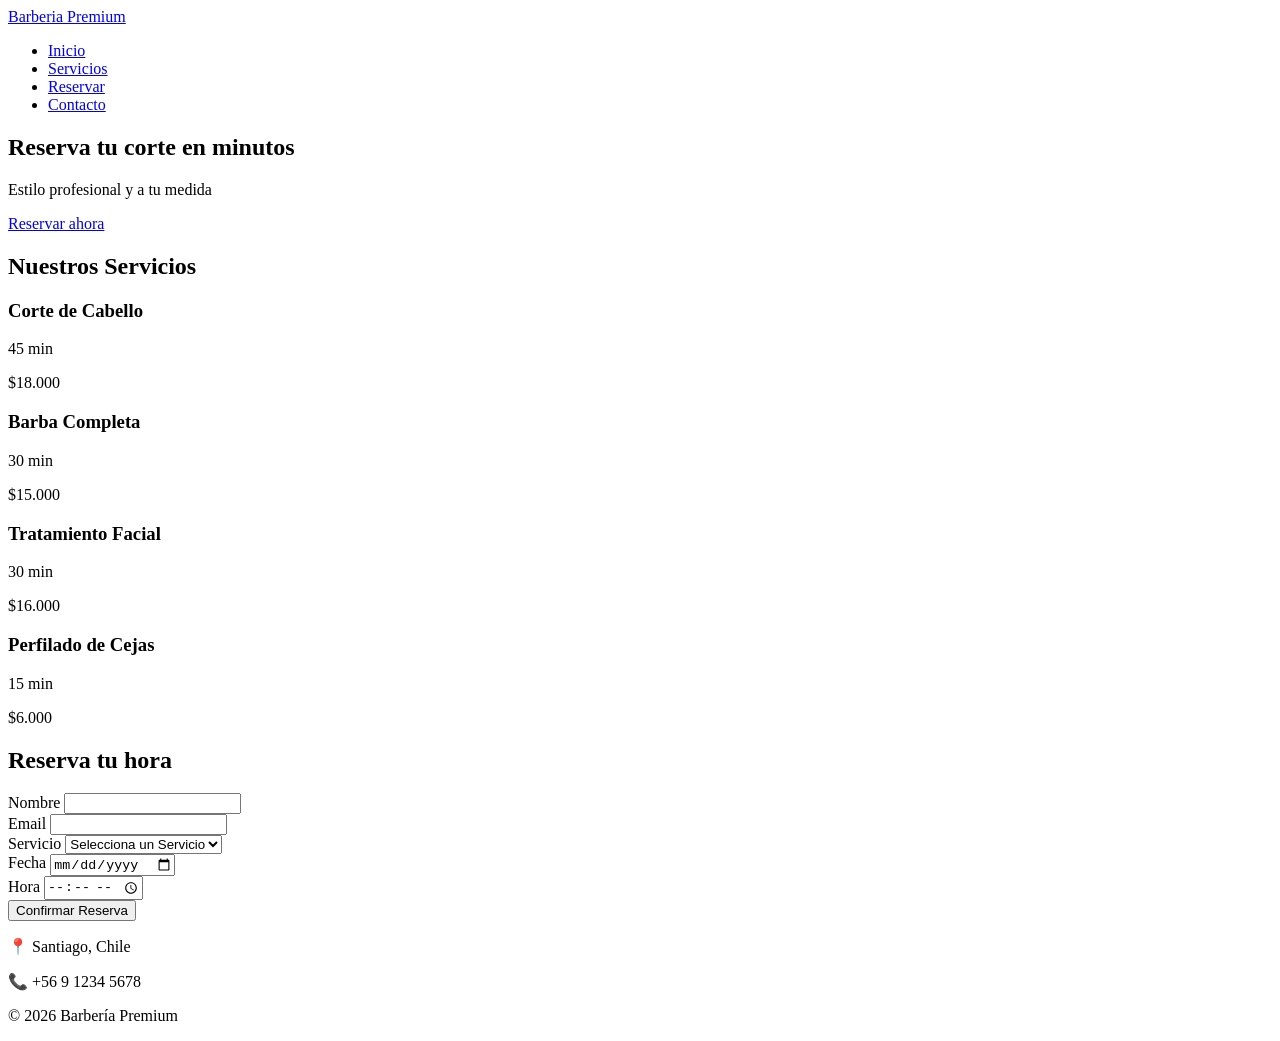
==== src/index.html @ 1019daea "feat: estructura inicial HTML, CSS y JS del sistema de reservas" ====
<!DOCTYPE html>
<html lang="es">
<head>
    <meta charset="UTF-8">
    <meta name="viewport" content="width=device-width, initial-scale=1.0">
    <title>Barberia Premium</title>
</head>
<body>
    <header>
        <nav class="navbar">
            <a href="#" class="logo">Barberia Premium</a>

            <ul class="nav-links">
                <li><a href="#hero">Inicio</a></li>
                <li><a href="#servicios">Servicios</a></li>
                <li><a href="#reservas">Reservar</a></li>
                <li><a href="#contacto">Contacto</a></li>
            </ul>
        </nav>
    </header>
    <main>
        <section id="hero" class="hero">
            <div class="hero-content">
                <h1>Reserva tu corte en minutos</h1>
                <p>Estilo profesional y a tu medida</p>
                <a href="#reservas" class="btn">Reservar ahora</a>
            </div>
        </section>

        <section id="servicios" class="servicios">
            <h2>Nuestros Servicios</h2>

            <div class="cards">
                <div class="servicio">
                    <h3>Corte de Cabello</h3>
                    <p>45 min</p>
                    <span>$18.000</span>
                </div>
                <div class="servicio">
                    <h3>Barba Completa</h3>
                    <p>30 min</p>
                    <span>$15.000</span>
                </div>
                <div class="servicio">
                    <h3>Tratamiento Facial</h3>
                    <p>30 min</p>
                    <span>$16.000</span>
                </div>
                <div class="servicio">
                    <h3>Perfilado de Cejas</h3>
                    <p>15 min</p>
                    <span>$6.000</span>
                </div>
            </div>
        </section>

        <section id="reservar" class="reservar">
            <h2>Reserva tu hora</h2>

            <form class="form-reservas" action="" method="post">
                <div class="form-group">
                    <label for="fname">Nombre</label>
                    <input type="text" id="fname" name="nombre" required>
                    <small id="error-fname"></small>
                </div>
                <div class="form-group">
                    <label for="email">Email</label>
                    <input type="email" id="email" name="email" required>
                    <small id="error-email"></small>
                </div>
                <div class="form-group">
                    <label for="servicio">Servicio</label>
                    <select name="servicio" id="servicio" required>
                        <option value="" disabled selected>Selecciona un Servicio</option>
                        <option value="corte">Corte de Cabello</option>
                        <option value="barba">Barba Completa</option>
                        <option value="facial">Tratamiento Facial</option>
                        <option value="cejas">Perfilado de Cejas</option>
                    </select>
                    <small class="error-servicios"></small>
                </div>
                <div class="form-group">
                    <label for="date">Fecha</label>
                    <input type="date" id="date" name="fecha" required>
                    <small id="error-date"></small>
                </div>
                <div class="form-group">
                    <label for="time">Hora</label>
                    <input type="time" id="time" name="hora" required>
                    <small id="error-time"></small>
                </div>
                <button type="submit">Confirmar Reserva</button>
                <p id="form-sent"></p>
            </form>
        </section>
    </main>
    <footer id="contacto">
        <p>📍 Santiago, Chile</p>
        <p>📞 +56 9 1234 5678</p>
        <p>© 2026 Barbería Premium</p>
    </footer>
    <script src="script.js"></script>
</body>
</html>
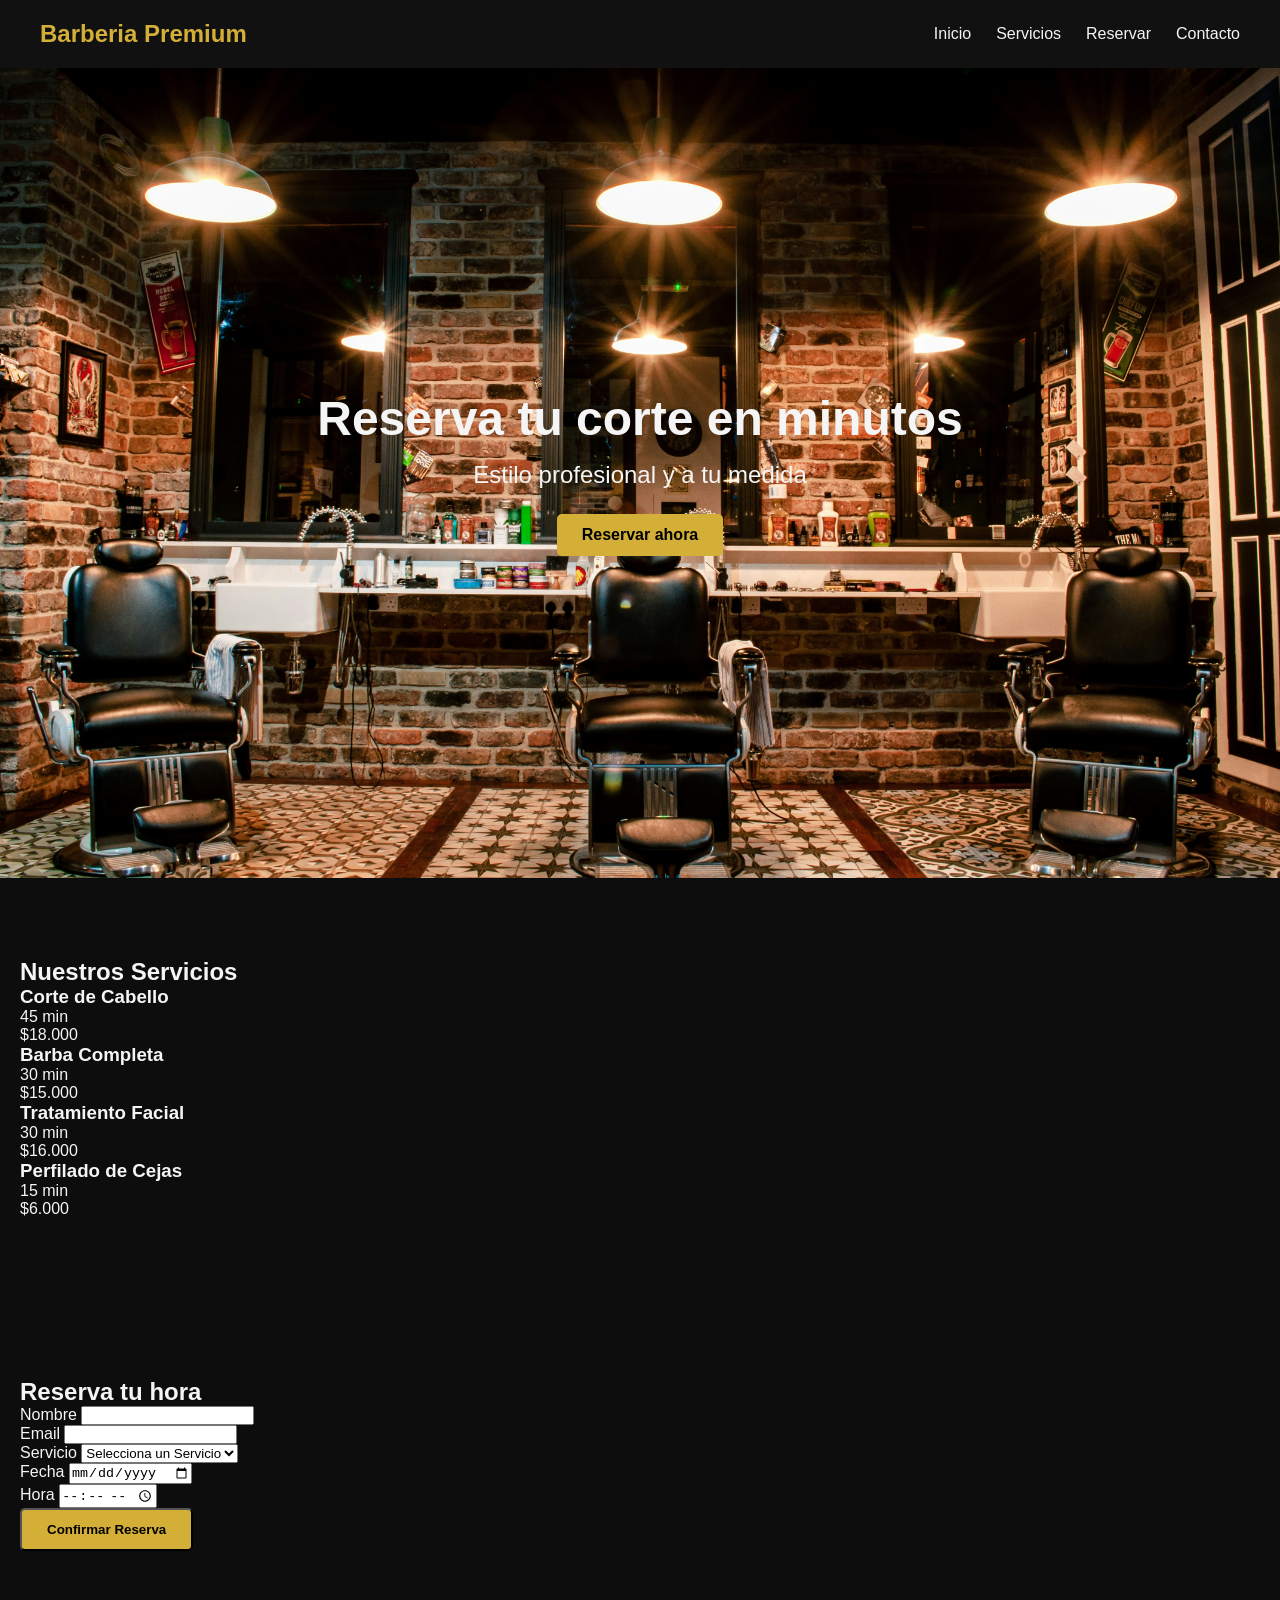
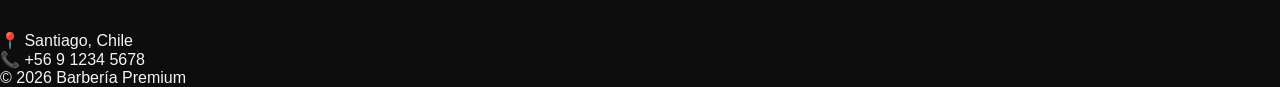
==== commit 468ea068: "feat: add base styles, navbar, hero section and buttons" ====
--- a/src/index.html
+++ b/src/index.html
@@ -4,11 +4,12 @@
     <meta charset="UTF-8">
     <meta name="viewport" content="width=device-width, initial-scale=1.0">
     <title>Barberia Premium</title>
+    <link rel="stylesheet" href="style.css">
 </head>
 <body>
     <header>
         <nav class="navbar">
-            <a href="#" class="logo">Barberia Premium</a>
+            <a href="#hero" class="logo">Barberia Premium</a>
 
             <ul class="nav-links">
                 <li><a href="#hero">Inicio</a></li>
@@ -30,7 +31,7 @@
         <section id="servicios" class="servicios">
             <h2>Nuestros Servicios</h2>
 
-            <div class="cards">
+            <div class="servicios-grid">
                 <div class="servicio">
                     <h3>Corte de Cabello</h3>
                     <p>45 min</p>
@@ -54,19 +55,19 @@
             </div>
         </section>
 
-        <section id="reservar" class="reservar">
+        <section id="reservas" class="reservas">
             <h2>Reserva tu hora</h2>
 
-            <form class="form-reservas" action="" method="post">
+            <form class="form-reservas">
                 <div class="form-group">
-                    <label for="fname">Nombre</label>
-                    <input type="text" id="fname" name="nombre" required>
-                    <small id="error-fname"></small>
+                    <label for="nombre">Nombre</label>
+                    <input type="text" id="nombre" name="nombre" required>
+                    <small class="error-name"></small>
                 </div>
                 <div class="form-group">
                     <label for="email">Email</label>
                     <input type="email" id="email" name="email" required>
-                    <small id="error-email"></small>
+                    <small class="error-email"></small>
                 </div>
                 <div class="form-group">
                     <label for="servicio">Servicio</label>
@@ -82,14 +83,14 @@
                 <div class="form-group">
                     <label for="date">Fecha</label>
                     <input type="date" id="date" name="fecha" required>
-                    <small id="error-date"></small>
+                    <small class="error-date"></small>
                 </div>
                 <div class="form-group">
                     <label for="time">Hora</label>
                     <input type="time" id="time" name="hora" required>
-                    <small id="error-time"></small>
+                    <small class="error-time"></small>
                 </div>
-                <button type="submit">Confirmar Reserva</button>
+                <button type="submit" class="btn">Confirmar Reserva</button>
                 <p id="form-sent"></p>
             </form>
         </section>
--- a/src/style.css
+++ b/src/style.css
@@ -0,0 +1,82 @@
+/*Reset*/
+*{
+    padding: 0;
+    margin: 0;
+    box-sizing: border-box;
+}
+/*Variables*/
+:root{
+    --color-primary: #111;
+    --color-secondary: #d4af37; 
+    --color-bg: #0d0d0d;
+    --color-text: #f5f5f5;
+}
+/*Bases*/
+ body{
+    font-family: Arial, sans-serif;
+    background-color: var(--color-bg);
+    color: var(--color-text);
+ }
+/*Contenedor General*/
+section{
+    padding: 80px 20px;
+}
+/*Navbar*/
+.navbar{
+    display: flex;
+    justify-content: space-between;
+    align-items: center;
+    padding: 20px 40px;
+    background-color:var(--color-primary);
+}
+.logo{
+    font-size: 1.5rem;
+    font-weight: bold;
+    text-decoration: none;
+    color: var(--color-secondary);
+}
+.nav-links{
+    display: flex;
+    list-style: none;
+    gap: 25px;
+}
+.nav-links a {
+    text-decoration: none;
+    color: var(--color-text);
+    font-size: 1rem;
+    transition: 0.3s;
+}
+.nav-links a:hover{
+    color: var(--color-secondary);
+}
+/*Hero*/
+.hero{
+    background: url(../src/assents/img/hero.jpg) center/cover no-repeat;
+    height: 90vh;
+    display: flex;
+    align-items: center;
+    justify-content: center;
+    text-align: center;
+}
+ .hero-content h1{
+    font-size: 3rem;
+    margin-bottom: 15px;
+ }
+ .hero-content p{
+    margin-bottom: 25px;
+    font-size: 1.5rem;
+ }
+ /*Botones*/
+ .btn{
+    display: inline-block;
+    padding: 12px 25px;
+    background-color: var(--color-secondary);
+    color: #000;
+    text-decoration: none;
+    font-weight: bold;
+    border-radius: 5px;
+    transition: 0.3s;
+ }
+ .btn:hover{
+    background-color: #b8962e;
+ }
